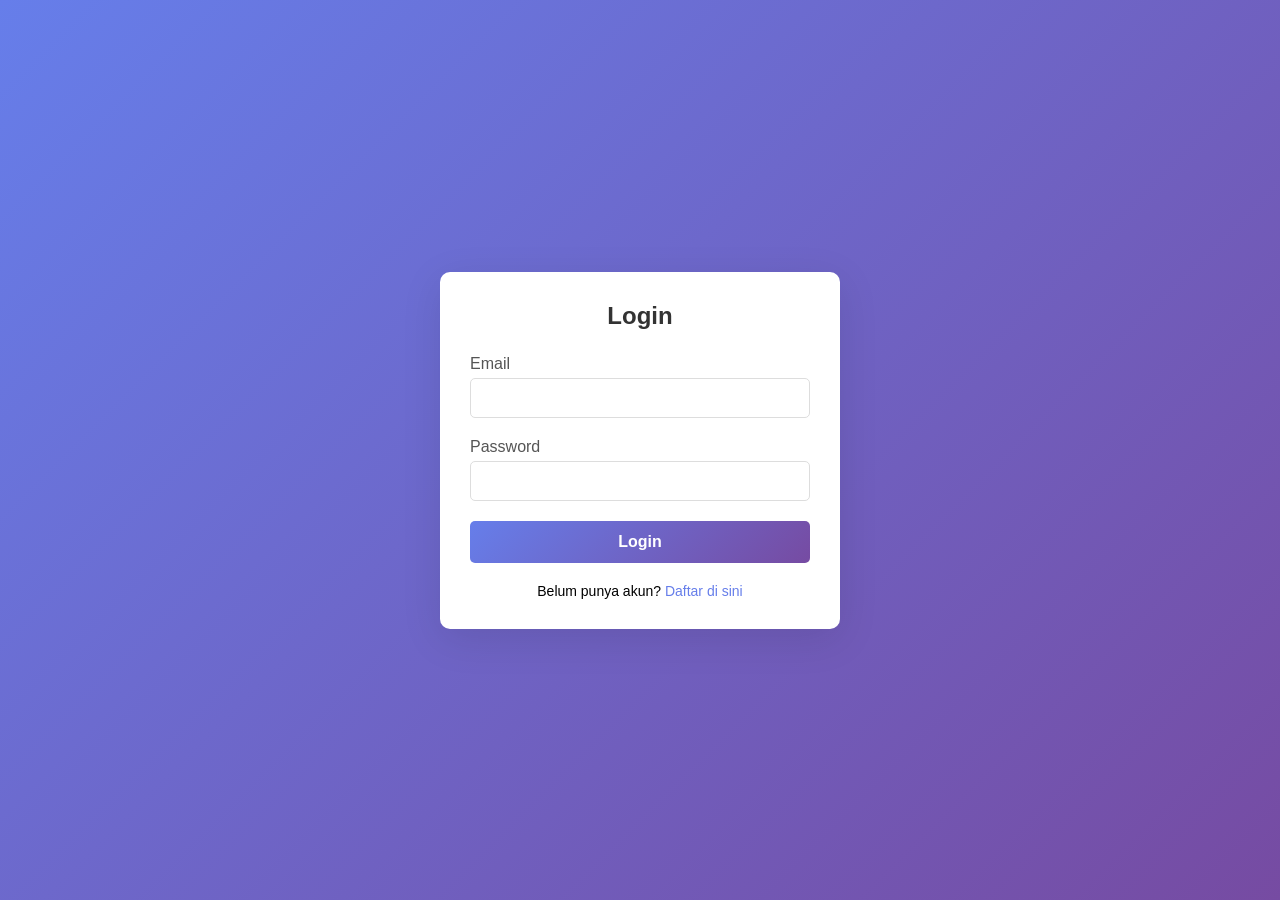
==== login.html @ c895cb6c "cek vercel biar nyambung apinya" ====
<!DOCTYPE html>
<html lang="id">
<head>
    <meta charset="UTF-8">
    <meta name="viewport" content="width=device-width, initial-scale=1.0">
    <title>Login - Aplikasi Produk</title>
    <link rel="stylesheet" href="style.css">
</head>
<body>
    <div class="container">
        <div class="card">
            <h2>Login</h2>
            
            <form id="loginForm">
                <div class="form-group">
                    <label for="email">Email</label>
                    <input type="email" id="email" name="email" required autocomplete="email">
                </div>

                <div class="form-group">
                    <label for="password">Password</label>
                    <input type="password" id="password" name="password" required autocomplete="current-password">
                </div>

                <div id="emailError" class="inline-error"></div>

                <button type="submit" class="btn btn-primary">Login</button>
            </form>

            <p class="link">
                Belum punya akun? <a href="register.html">Daftar di sini</a>
            </p>
        </div>
    </div>

    <script src="script.js"></script>
</body>
</html>
---- style.css ----
* {
    margin: 0;
    padding: 0;
    box-sizing: border-box;
}

body {
    font-family: 'Segoe UI', Tahoma, Geneva, Verdana, sans-serif;
    background: linear-gradient(135deg, #667eea 0%, #764ba2 100%);
    min-height: 100vh;
    display: flex;
    justify-content: center;
    align-items: center;
    padding: 20px;
}

.container {
    width: 100%;
    max-width: 400px;
}

.card {
    background: white;
    border-radius: 10px;
    padding: 30px;
    box-shadow: 0 10px 40px rgba(0,0,0,0.1);
}

h2 {
    text-align: center;
    margin-bottom: 25px;
    color: #333;
}

.form-group {
    margin-bottom: 20px;
}

label {
    display: block;
    margin-bottom: 5px;
    color: #555;
    font-weight: 500;
}

input {
    width: 100%;
    padding: 10px;
    border: 1px solid #ddd;
    border-radius: 5px;
    font-size: 16px;
    transition: border-color 0.3s;
}

input:focus {
    outline: none;
    border-color: #667eea;
}

.btn {
    width: 100%;
    padding: 12px;
    border: none;
    border-radius: 5px;
    font-size: 16px;
    font-weight: 600;
    cursor: pointer;
    transition: transform 0.2s, opacity 0.2s;
}

.btn:hover {
    transform: translateY(-2px);
    opacity: 0.9;
}

.btn-primary {
    background: linear-gradient(135deg, #667eea 0%, #764ba2 100%);
    color: white;
}

.message {
    margin-top: 20px;
    padding: 10px;
    border-radius: 5px;
    text-align: center;
    font-size: 14px;
}

.message.success {
    background-color: #d4edda;
    color: #155724;
    border: 1px solid #c3e6cb;
}

.message.error {
    background-color: #f8d7da;
    color: #721c24;
    border: 1px solid #f5c6cb;
}

.link {
    text-align: center;
    margin-top: 20px;
    font-size: 14px;
}

.link a {
    color: #667eea;
    text-decoration: none;
}

.link a:hover {
    text-decoration: underline;
}

/* Inline error */
.inline-error {
    color: #dc3545;
    font-size: 12px;
    margin-top: 5px;
    display: none;
}

.inline-error.show {
    display: block;
}

/* Toast notification */
.toast {
    position: fixed;
    top: 20px;
    right: 20px;
    background: #28a745;
    color: white;
    padding: 12px 20px;
    border-radius: 8px;
    box-shadow: 0 2px 10px rgba(0,0,0,0.2);
    z-index: 1000;
    animation: slideIn 0.3s ease;
}

.toast.error {
    background: #dc3545;
}

@keyframes slideIn {
    from {
        transform: translateX(100%);
        opacity: 0;
    }
    to {
        transform: translateX(0);
        opacity: 1;
    }
}

/* Toast notification */
.toast {
    position: fixed;
    top: 20px;
    right: 20px;
    padding: 12px 20px;
    border-radius: 8px;
    color: white;
    font-size: 14px;
    font-weight: 500;
    z-index: 9999;
    animation: slideIn 0.3s ease;
    box-shadow: 0 4px 12px rgba(0,0,0,0.15);
}

.toast.success {
    background-color: #28a745;
}

.toast.error {
    background-color: #dc3545;
}

@keyframes slideIn {
    from {
        transform: translateX(100%);
        opacity: 0;
    }
    to {
        transform: translateX(0);
        opacity: 1;
    }
}

/* Inline error */
.inline-error {
    color: #dc3545;
    font-size: 12px;
    margin-top: 5px;
    display: none;
}

.inline-error.show {
    display: block;
}


/* Inline error */
.inline-error {
    color: #dc3545;
    font-size: 13px;
    margin-top: 6px;
    margin-bottom: 10px;
    display: none;
    background: #fee2e2;
    padding: 8px 12px;
    border-radius: 6px;
    border-left: 3px solid #dc3545;
}

.inline-error.show {
    display: block;
}

* {
    margin: 0;
    padding: 0;
    box-sizing: border-box;
}

body {
    font-family: 'Segoe UI', Tahoma, Geneva, Verdana, sans-serif;
    background: linear-gradient(135deg, #667eea 0%, #764ba2 100%);
    min-height: 100vh;
    display: flex;
    justify-content: center;
    align-items: center;
    padding: 20px;
}

.container {
    width: 100%;
    max-width: 400px;
}

.card {
    background: white;
    border-radius: 10px;
    padding: 30px;
    box-shadow: 0 10px 40px rgba(0,0,0,0.1);
}

h2 {
    text-align: center;
    margin-bottom: 25px;
    color: #333;
}

.form-group {
    margin-bottom: 20px;
}

label {
    display: block;
    margin-bottom: 5px;
    color: #555;
    font-weight: 500;
}

input {
    width: 100%;
    padding: 10px;
    border: 1px solid #ddd;
    border-radius: 5px;
    font-size: 16px;
    transition: border-color 0.3s;
}

input:focus {
    outline: none;
    border-color: #667eea;
}

.btn {
    width: 100%;
    padding: 12px;
    border: none;
    border-radius: 5px;
    font-size: 16px;
    font-weight: 600;
    cursor: pointer;
    transition: transform 0.2s, opacity 0.2s;
}

.btn:hover {
    transform: translateY(-2px);
    opacity: 0.9;
}

.btn-primary {
    background: linear-gradient(135deg, #667eea 0%, #764ba2 100%);
    color: white;
}

/* Inline error */
.inline-error {
    color: #dc3545;
    font-size: 13px;
    margin-top: 6px;
    margin-bottom: 10px;
    display: none;
    background: #fee2e2;
    padding: 8px 12px;
    border-radius: 6px;
    border-left: 3px solid #dc3545;
}

.inline-error.show {
    display: block;
}

/* Toast notification */
.toast {
    position: fixed;
    top: 20px;
    right: 20px;
    padding: 12px 20px;
    border-radius: 8px;
    color: white;
    font-size: 14px;
    font-weight: 500;
    z-index: 9999;
    animation: slideIn 0.3s ease;
    box-shadow: 0 4px 12px rgba(0,0,0,0.15);
}

.toast.success {
    background-color: #28a745;
}

.toast.error {
    background-color: #dc3545;
}

@keyframes slideIn {
    from {
        transform: translateX(100%);
        opacity: 0;
    }
    to {
        transform: translateX(0);
        opacity: 1;
    }
}

.link {
    text-align: center;
    margin-top: 20px;
    font-size: 14px;
}

.link a {
    color: #667eea;
    text-decoration: none;
}

.link a:hover {
    text-decoration: underline;
}
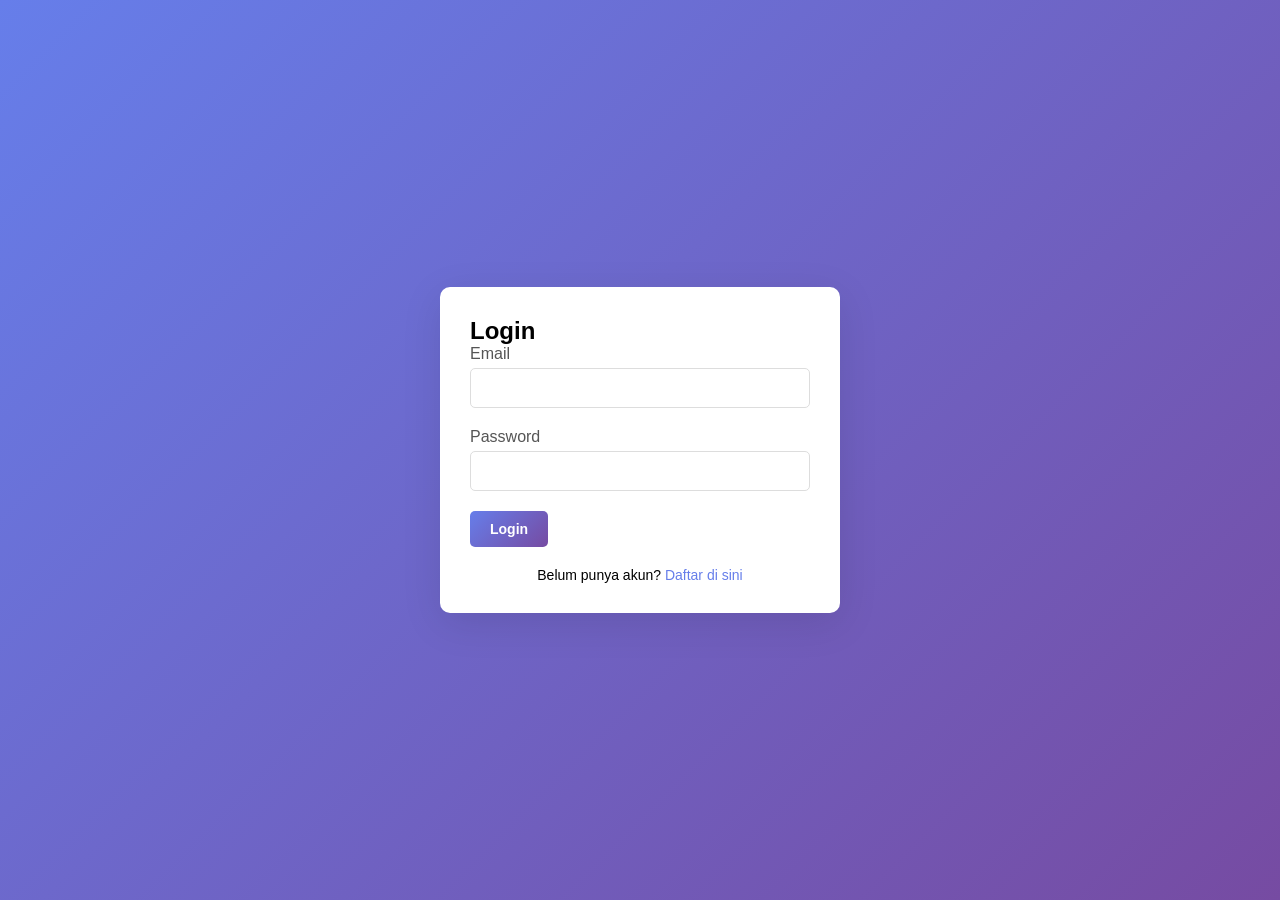
==== commit 84779af8: "udah rapih dan sesuai tinggal cek css nya apa ada yang dobel" ====
--- a/login.html
+++ b/login.html
@@ -7,7 +7,7 @@
     <link rel="stylesheet" href="style.css">
 </head>
 <body>
-    <div class="container">
+     <div class="container">
         <div class="card">
             <h2>Login</h2>
             
@@ -28,7 +28,7 @@
             </form>
 
             <p class="link">
-                Belum punya akun? <a href="register.html">Daftar di sini</a>
+                Belum punya akun? <a href="index.html">Daftar di sini</a>
             </p>
         </div>
     </div>
--- a/style.css
+++ b/style.css
@@ -14,9 +14,17 @@
     padding: 20px;
 }
 
+/* Container untuk form kecil (register/login) */
 .container {
     width: 100%;
     max-width: 400px;
+}
+
+/* Container untuk products (lebih lebar) */
+.container-products {
+    width: 100%;
+    max-width: 1200px;
+    margin: 0 auto;
 }
 
 .card {
@@ -26,12 +34,29 @@
     box-shadow: 0 10px 40px rgba(0,0,0,0.1);
 }
 
-h2 {
-    text-align: center;
+.card-products {
+    background: white;
+    border-radius: 10px;
+    padding: 30px;
+    box-shadow: 0 10px 40px rgba(0,0,0,0.1);
+}
+
+/* Header */
+.header {
+    display: flex;
+    justify-content: space-between;
+    align-items: center;
     margin-bottom: 25px;
-    color: #333;
-}
-
+    flex-wrap: wrap;
+    gap: 15px;
+}
+
+.header-buttons {
+    display: flex;
+    gap: 10px;
+}
+
+/* Form Groups */
 .form-group {
     margin-bottom: 20px;
 }
@@ -43,7 +68,7 @@
     font-weight: 500;
 }
 
-input {
+input, select {
     width: 100%;
     padding: 10px;
     border: 1px solid #ddd;
@@ -52,24 +77,24 @@
     transition: border-color 0.3s;
 }
 
-input:focus {
+input:focus, select:focus {
     outline: none;
     border-color: #667eea;
 }
 
+/* Buttons */
 .btn {
-    width: 100%;
-    padding: 12px;
+    padding: 10px 20px;
     border: none;
     border-radius: 5px;
-    font-size: 16px;
+    font-size: 14px;
     font-weight: 600;
     cursor: pointer;
     transition: transform 0.2s, opacity 0.2s;
 }
 
 .btn:hover {
-    transform: translateY(-2px);
+    transform: translateY(-1px);
     opacity: 0.9;
 }
 
@@ -78,83 +103,235 @@
     color: white;
 }
 
-.message {
+.btn-secondary {
+    background: #6c757d;
+    color: white;
+}
+
+.btn-danger {
+    background: #dc3545;
+    color: white;
+}
+
+/* Toolbar (search & sort) */
+.toolbar {
+    display: flex;
+    justify-content: space-between;
+    align-items: center;
+    margin-bottom: 25px;
+    flex-wrap: wrap;
+    gap: 15px;
+}
+
+.search-wrapper {
+    flex: 1;
+    position: relative;
+    min-width: 200px;
+}
+
+.search-input {
+    width: 100%;
+    padding: 10px 35px 10px 15px;
+}
+
+.clear-search {
+    position: absolute;
+    right: 10px;
+    top: 50%;
+    transform: translateY(-50%);
+    background: none;
+    border: none;
+    font-size: 16px;
+    cursor: pointer;
+    color: #999;
+}
+
+.sort-wrapper {
+    display: flex;
+    gap: 10px;
+}
+
+.sort-select {
+    width: auto;
+    min-width: 130px;
+}
+
+/* Table */
+.table-responsive {
+    overflow-x: auto;
+}
+
+.product-table {
+    width: 100%;
+    border-collapse: collapse;
+}
+
+.product-table th,
+.product-table td {
+    padding: 12px 15px;
+    text-align: left;
+    border-bottom: 1px solid #eee;
+}
+
+.product-table th {
+    background-color: #f8f9fa;
+    font-weight: 600;
+    color: #333;
+}
+
+.sortable {
+    cursor: pointer;
+    user-select: none;
+}
+
+.sortable:hover {
+    background-color: #e9ecef;
+}
+
+/* Pagination */
+.pagination {
+    display: flex;
+    justify-content: center;
+    align-items: center;
+    gap: 20px;
+    margin-top: 25px;
+    padding-top: 20px;
+    border-top: 1px solid #eee;
+}
+
+.btn-pagination {
+    padding: 8px 20px;
+    border: 1px solid #ddd;
+    background: white;
+    border-radius: 6px;
+    cursor: pointer;
+    font-size: 14px;
+}
+
+.btn-pagination:hover:not(:disabled) {
+    background: #667eea;
+    color: white;
+    border-color: #667eea;
+}
+
+.btn-pagination:disabled {
+    opacity: 0.5;
+    cursor: not-allowed;
+}
+
+.pagination-info {
+    display: flex;
+    gap: 10px;
+    align-items: baseline;
+}
+
+.total-data {
+    font-size: 12px;
+    color: #999;
+}
+
+/* Loading Skeleton */
+.loading-skeleton {
+    padding: 20px;
+}
+
+.skeleton-row {
+    display: flex;
+    gap: 15px;
+    margin-bottom: 15px;
+}
+
+.skeleton-cell {
+    height: 40px;
+    background: linear-gradient(90deg, #f0f0f0 25%, #e0e0e0 50%, #f0f0f0 75%);
+    background-size: 200% 100%;
+    animation: loading 1.5s infinite;
+    border-radius: 6px;
+    flex: 1;
+}
+
+@keyframes loading {
+    0% { background-position: 200% 0; }
+    100% { background-position: -200% 0; }
+}
+
+/* Empty State */
+.empty-state {
+    text-align: center;
+    padding: 60px 20px;
+}
+
+.empty-icon {
+    font-size: 64px;
+    margin-bottom: 15px;
+    opacity: 0.5;
+}
+
+/* Modal */
+.modal {
+    position: fixed;
+    top: 0;
+    left: 0;
+    width: 100%;
+    height: 100%;
+    background: rgba(0,0,0,0.5);
+    display: flex;
+    justify-content: center;
+    align-items: center;
+    z-index: 1000;
+}
+
+.modal-content {
+    background: white;
+    border-radius: 12px;
+    width: 90%;
+    max-width: 500px;
+    max-height: 90vh;
+    overflow-y: auto;
+    padding: 25px;
+}
+
+.modal-header {
+    display: flex;
+    justify-content: space-between;
+    align-items: center;
+    margin-bottom: 20px;
+}
+
+.close-modal {
+    font-size: 28px;
+    cursor: pointer;
+    color: #999;
+}
+
+.close-modal:hover {
+    color: #333;
+}
+
+.modal-buttons {
+    display: flex;
+    gap: 10px;
+    justify-content: flex-end;
     margin-top: 20px;
-    padding: 10px;
-    border-radius: 5px;
-    text-align: center;
-    font-size: 14px;
-}
-
-.message.success {
-    background-color: #d4edda;
-    color: #155724;
-    border: 1px solid #c3e6cb;
-}
-
-.message.error {
-    background-color: #f8d7da;
-    color: #721c24;
-    border: 1px solid #f5c6cb;
-}
-
-.link {
-    text-align: center;
-    margin-top: 20px;
-    font-size: 14px;
-}
-
-.link a {
-    color: #667eea;
-    text-decoration: none;
-}
-
-.link a:hover {
-    text-decoration: underline;
-}
-
-/* Inline error */
+}
+
+/* Inline Error */
 .inline-error {
     color: #dc3545;
-    font-size: 12px;
-    margin-top: 5px;
+    font-size: 13px;
+    margin-top: 6px;
     display: none;
+    background: #fee2e2;
+    padding: 8px 12px;
+    border-radius: 6px;
+    border-left: 3px solid #dc3545;
 }
 
 .inline-error.show {
     display: block;
 }
 
-/* Toast notification */
-.toast {
-    position: fixed;
-    top: 20px;
-    right: 20px;
-    background: #28a745;
-    color: white;
-    padding: 12px 20px;
-    border-radius: 8px;
-    box-shadow: 0 2px 10px rgba(0,0,0,0.2);
-    z-index: 1000;
-    animation: slideIn 0.3s ease;
-}
-
-.toast.error {
-    background: #dc3545;
-}
-
-@keyframes slideIn {
-    from {
-        transform: translateX(100%);
-        opacity: 0;
-    }
-    to {
-        transform: translateX(0);
-        opacity: 1;
-    }
-}
-
-/* Toast notification */
+/* Toast */
 .toast {
     position: fixed;
     top: 20px;
@@ -188,167 +365,7 @@
     }
 }
 
-/* Inline error */
-.inline-error {
-    color: #dc3545;
-    font-size: 12px;
-    margin-top: 5px;
-    display: none;
-}
-
-.inline-error.show {
-    display: block;
-}
-
-
-/* Inline error */
-.inline-error {
-    color: #dc3545;
-    font-size: 13px;
-    margin-top: 6px;
-    margin-bottom: 10px;
-    display: none;
-    background: #fee2e2;
-    padding: 8px 12px;
-    border-radius: 6px;
-    border-left: 3px solid #dc3545;
-}
-
-.inline-error.show {
-    display: block;
-}
-
-* {
-    margin: 0;
-    padding: 0;
-    box-sizing: border-box;
-}
-
-body {
-    font-family: 'Segoe UI', Tahoma, Geneva, Verdana, sans-serif;
-    background: linear-gradient(135deg, #667eea 0%, #764ba2 100%);
-    min-height: 100vh;
-    display: flex;
-    justify-content: center;
-    align-items: center;
-    padding: 20px;
-}
-
-.container {
-    width: 100%;
-    max-width: 400px;
-}
-
-.card {
-    background: white;
-    border-radius: 10px;
-    padding: 30px;
-    box-shadow: 0 10px 40px rgba(0,0,0,0.1);
-}
-
-h2 {
-    text-align: center;
-    margin-bottom: 25px;
-    color: #333;
-}
-
-.form-group {
-    margin-bottom: 20px;
-}
-
-label {
-    display: block;
-    margin-bottom: 5px;
-    color: #555;
-    font-weight: 500;
-}
-
-input {
-    width: 100%;
-    padding: 10px;
-    border: 1px solid #ddd;
-    border-radius: 5px;
-    font-size: 16px;
-    transition: border-color 0.3s;
-}
-
-input:focus {
-    outline: none;
-    border-color: #667eea;
-}
-
-.btn {
-    width: 100%;
-    padding: 12px;
-    border: none;
-    border-radius: 5px;
-    font-size: 16px;
-    font-weight: 600;
-    cursor: pointer;
-    transition: transform 0.2s, opacity 0.2s;
-}
-
-.btn:hover {
-    transform: translateY(-2px);
-    opacity: 0.9;
-}
-
-.btn-primary {
-    background: linear-gradient(135deg, #667eea 0%, #764ba2 100%);
-    color: white;
-}
-
-/* Inline error */
-.inline-error {
-    color: #dc3545;
-    font-size: 13px;
-    margin-top: 6px;
-    margin-bottom: 10px;
-    display: none;
-    background: #fee2e2;
-    padding: 8px 12px;
-    border-radius: 6px;
-    border-left: 3px solid #dc3545;
-}
-
-.inline-error.show {
-    display: block;
-}
-
-/* Toast notification */
-.toast {
-    position: fixed;
-    top: 20px;
-    right: 20px;
-    padding: 12px 20px;
-    border-radius: 8px;
-    color: white;
-    font-size: 14px;
-    font-weight: 500;
-    z-index: 9999;
-    animation: slideIn 0.3s ease;
-    box-shadow: 0 4px 12px rgba(0,0,0,0.15);
-}
-
-.toast.success {
-    background-color: #28a745;
-}
-
-.toast.error {
-    background-color: #dc3545;
-}
-
-@keyframes slideIn {
-    from {
-        transform: translateX(100%);
-        opacity: 0;
-    }
-    to {
-        transform: translateX(0);
-        opacity: 1;
-    }
-}
-
+/* Link */
 .link {
     text-align: center;
     margin-top: 20px;
@@ -362,4 +379,46 @@
 
 .link a:hover {
     text-decoration: underline;
+}
+
+/* Action Buttons in Table */
+.btn-edit, .btn-delete {
+    background: none;
+    border: none;
+    cursor: pointer;
+    font-size: 18px;
+    padding: 5px 8px;
+    border-radius: 4px;
+    transition: all 0.2s;
+}
+
+.btn-edit:hover {
+    background: #e3f2fd;
+}
+
+.btn-delete:hover {
+    background: #ffebee;
+}
+
+/* Responsive */
+@media (max-width: 768px) {
+    .product-table th,
+    .product-table td {
+        padding: 8px 10px;
+        font-size: 12px;
+    }
+    
+    .toolbar {
+        flex-direction: column;
+        align-items: stretch;
+    }
+    
+    .sort-wrapper {
+        justify-content: center;
+    }
+    
+    .header {
+        flex-direction: column;
+        text-align: center;
+    }
 }
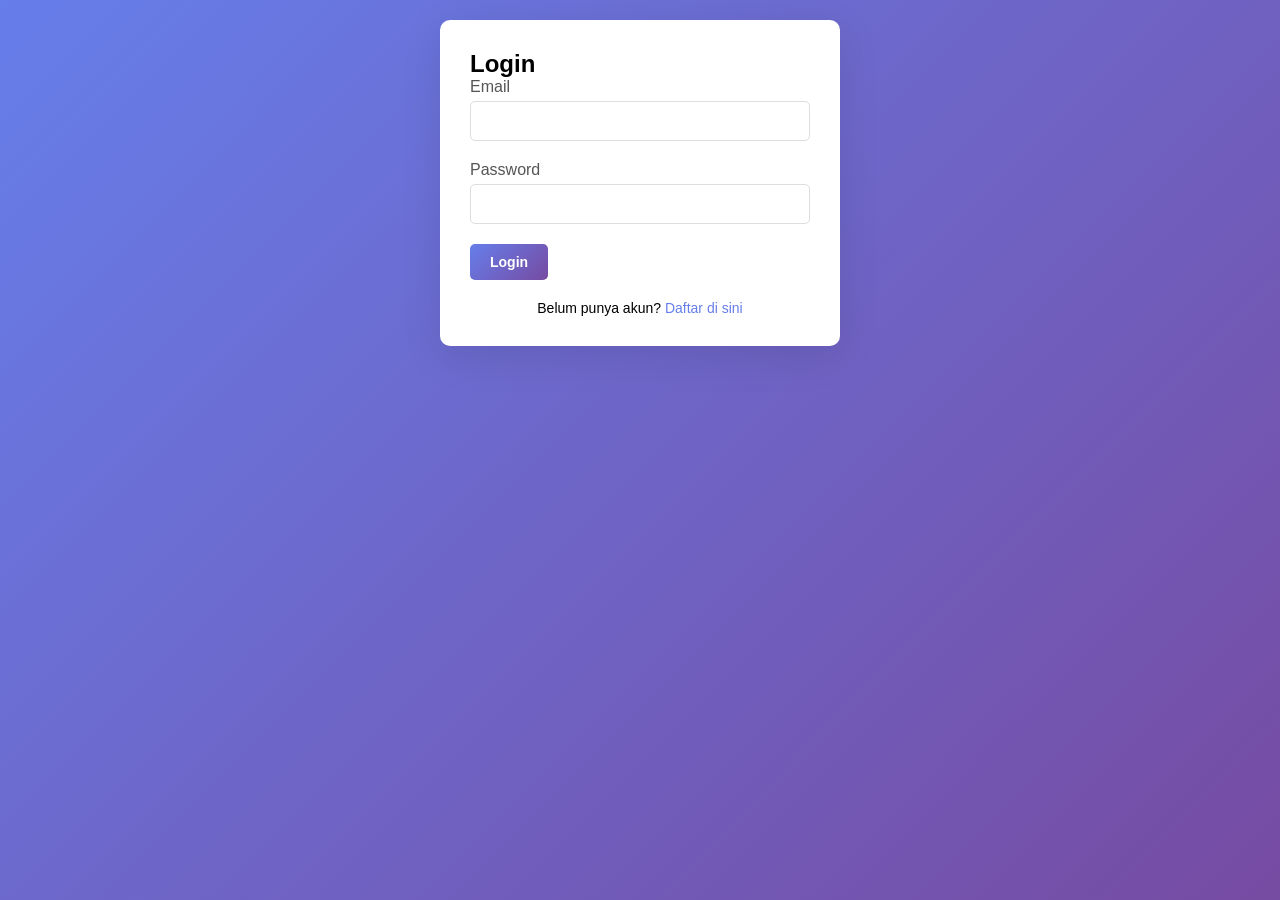
==== commit a3c36222: "udah disesuaiin ke 480px" ====
--- a/login.html
+++ b/login.html
@@ -1,16 +1,18 @@
 <!DOCTYPE html>
-<html lang="id">
+<html lang="en">
+
 <head>
     <meta charset="UTF-8">
     <meta name="viewport" content="width=device-width, initial-scale=1.0">
-    <title>Login - Aplikasi Produk</title>
+    <title>Document</title>
     <link rel="stylesheet" href="style.css">
 </head>
+
 <body>
-     <div class="container">
+    <div class="container">
         <div class="card">
             <h2>Login</h2>
-            
+
             <form id="loginForm">
                 <div class="form-group">
                     <label for="email">Email</label>
@@ -35,4 +37,5 @@
 
     <script src="script.js"></script>
 </body>
+
 </html>
--- a/style.css
+++ b/style.css
@@ -7,11 +7,15 @@
 body {
     font-family: 'Segoe UI', Tahoma, Geneva, Verdana, sans-serif;
     background: linear-gradient(135deg, #667eea 0%, #764ba2 100%);
+    
     min-height: 100vh;
+
     display: flex;
     justify-content: center;
-    align-items: center;
+
     padding: 20px;
+
+    align-items: flex-start;
 }
 
 /* Container untuk form kecil (register/login) */
@@ -118,42 +122,27 @@
     display: flex;
     justify-content: space-between;
     align-items: center;
-    margin-bottom: 25px;
+    gap: 15px;
+    margin-bottom: 5px;
     flex-wrap: wrap;
-    gap: 15px;
 }
 
 .search-wrapper {
-    flex: 1;
+    flex: 0 0 280px;  /* lebar tetap 280px, tidak ikut flex */
     position: relative;
-    min-width: 200px;
+}
+
+.sort-wrapper {
+    display: flex;
+    gap: 8px;
 }
 
 .search-input {
     width: 100%;
-    padding: 10px 35px 10px 15px;
-}
-
-.clear-search {
-    position: absolute;
-    right: 10px;
-    top: 50%;
-    transform: translateY(-50%);
-    background: none;
-    border: none;
-    font-size: 16px;
-    cursor: pointer;
-    color: #999;
-}
-
-.sort-wrapper {
-    display: flex;
-    gap: 10px;
-}
-
-.sort-select {
-    width: auto;
-    min-width: 130px;
+    padding: 8px 12px;
+    font-size: 14px;
+    border: 1px solid #ddd;
+    border-radius: 6px;
 }
 
 /* Table */
@@ -421,4 +410,201 @@
         flex-direction: column;
         text-align: center;
     }
+}
+
+/* ========== MOBILE RESPONSIVE ========== */
+@media (max-width: 768px) {
+    
+    /* Container products */
+    .container-products {
+        padding: 10px;
+        max-width: 100%;
+    }
+    
+    .card-products {
+        padding: 15px;
+    }
+    
+    /* Header */
+    .header {
+        flex-direction: column;
+        text-align: center;
+        gap: 10px;
+        margin-bottom: 15px;
+    }
+    
+    .header-buttons {
+        width: 100%;
+        justify-content: center;
+    }
+    
+    /* Toolbar - Search & Sort */
+    .toolbar {
+        flex-direction: column;
+        gap: 8px;
+        margin-bottom: 10px;  /* ← jarak kecil di mobile */
+    }
+    
+    .search-wrapper {
+        width: 100%;
+        max-width: 100%;
+    }
+    
+    .search-input {
+        width: 100%;
+        padding: 8px 12px;
+        font-size: 14px;
+    }
+    
+    .sort-wrapper {
+        width: 100%;
+        justify-content: space-between;
+        gap: 5px;
+    }
+    
+    .sort-select {
+        flex: 1;
+        padding: 8px 10px;
+        font-size: 12px;
+    }
+    
+    .btn-secondary {
+        padding: 8px 12px;
+        font-size: 12px;
+    }
+    
+    /* Tabel - buat scroll horizontal */
+    .table-responsive {
+        overflow-x: auto;
+        margin-top: 5px;  /* ← jarak kecil */
+    }
+    
+    .product-table {
+        min-width: 500px;
+    }
+    
+    .product-table th,
+    .product-table td {
+        padding: 8px 10px;
+        font-size: 12px;
+    }
+    
+    /* Action buttons */
+    .btn-edit, .btn-delete {
+        font-size: 14px;
+        padding: 4px 6px;
+    }
+    
+    /* Pagination */
+    .pagination {
+        flex-direction: column;
+        gap: 10px;
+        margin-top: 15px;
+    }
+    
+    .pagination-info {
+        order: -1;
+    }
+    
+    .btn-pagination {
+        padding: 6px 15px;
+        font-size: 12px;
+    }
+    
+    /* Modal Edit */
+    .modal-content {
+        width: 95%;
+        padding: 15px;
+        margin: 10px;
+    }
+    
+    .modal-header h2 {
+        font-size: 18px;
+    }
+    
+    /* Empty state */
+    .empty-state {
+        padding: 30px 15px;
+    }
+    
+    .empty-icon {
+        font-size: 48px;
+    }
+    
+    /* Loading skeleton */
+    .skeleton-cell {
+        height: 35px;
+    }
+    
+    /* Logout button */
+    .logout-btn {
+        bottom: 10px;
+        right: 10px;
+        padding: 8px 15px;
+        font-size: 12px;
+    }
+}
+
+/* ========== MOBILE SANGAT KECIL (max 480px) ========== */
+@media (max-width: 480px) {
+
+    body {
+
+        padding: 8px;
+        align-items: flex-start;
+
+    }
+
+    .container-products {
+
+        width: 100%;
+        padding: 0;
+
+    }
+
+    .card-products {
+
+        padding: 12px;
+        border-radius: 8px;
+
+    }
+
+    .toolbar {
+
+        margin-bottom: 6px !important;
+        gap: 6px;
+
+    }
+
+    .table-responsive {
+
+        margin-top: 0 !important;
+
+    }
+
+    .product-table {
+
+        margin-top: 0 !important;
+
+    }
+
+    #productsContainer {
+
+        margin-top: 0 !important;
+
+    }
+
+    .pagination {
+
+        margin-top: 10px;
+        padding-top: 10px;
+
+    }
+
+    .search-wrapper {
+    flex: 0 0 0px;  
+    position: relative;
+}
+
+
 }
